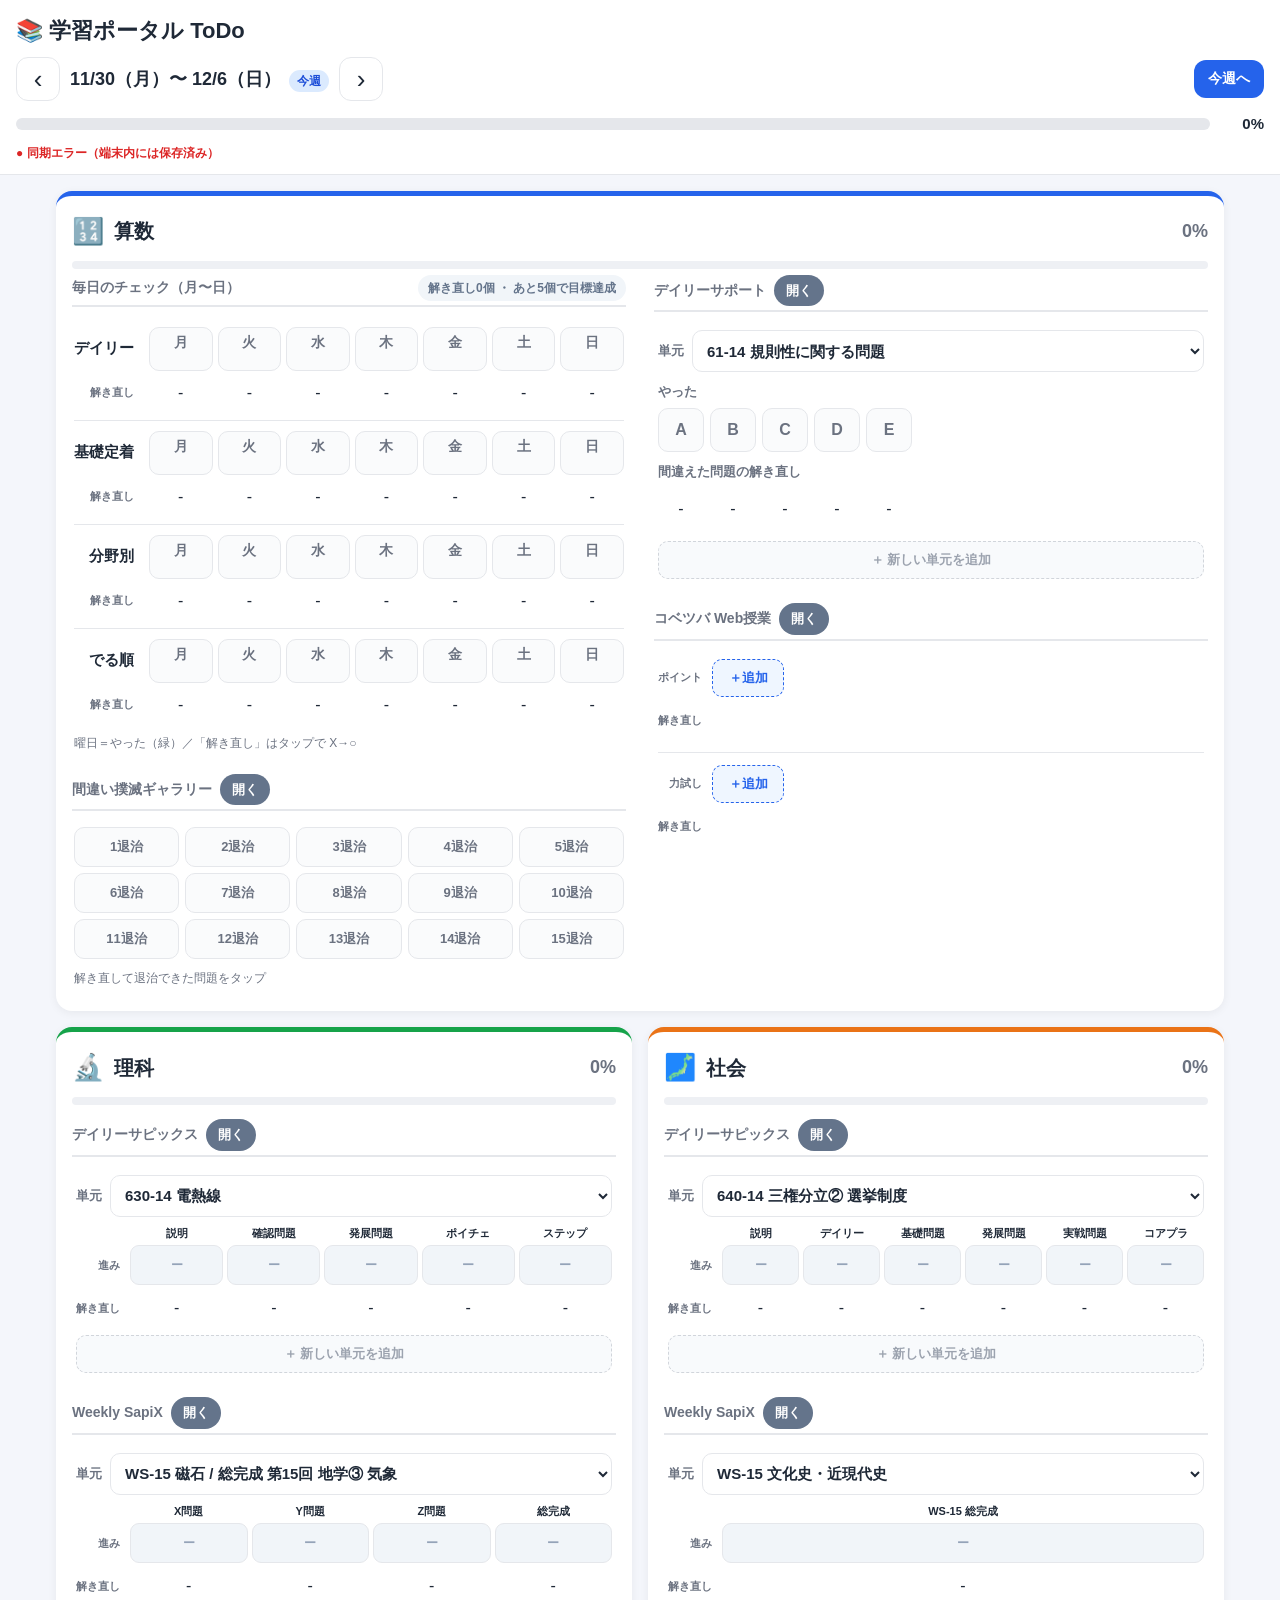
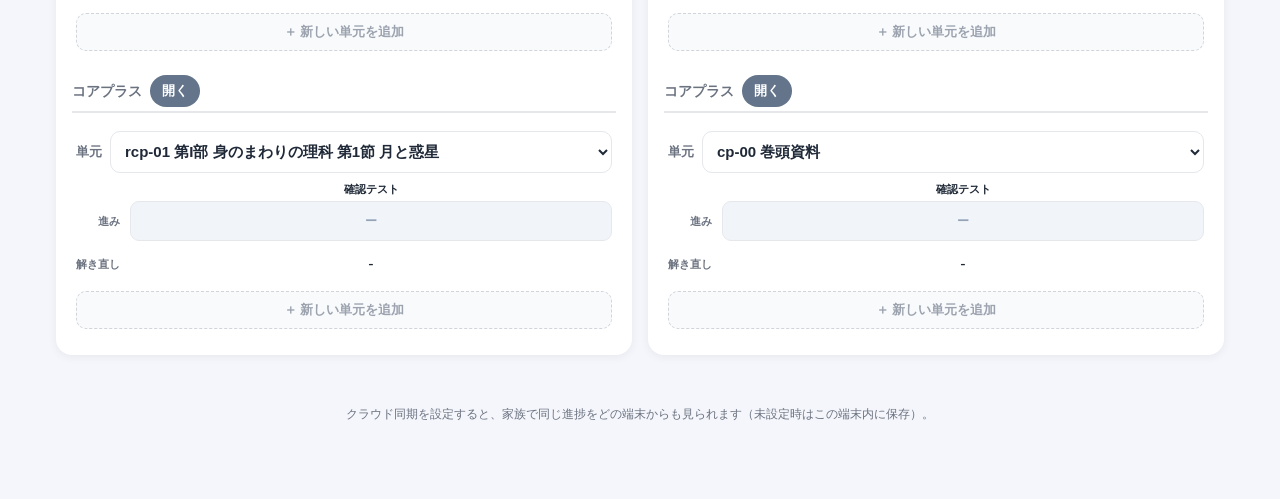
==== index.html @ a4582d3b "同期バグ修正: 週キーがSheetsで日付変換される問題を接頭辞wk:で回避 Co-Authored-By: Claude Opus 4.8 (1M context) <noreply@anthrop" ====
<!DOCTYPE html>
<html lang="ja">
<head>
  <meta charset="UTF-8">
  <meta name="viewport" content="width=device-width, initial-scale=1.0, maximum-scale=1.0, user-scalable=no">
  <title>学習ポータル ToDo</title>
  <link rel="stylesheet" href="style.css?v=17">
</head>
<body>
  <header class="app-header">
    <h1>📚 学習ポータル ToDo</h1>
    <div class="week-nav">
      <button id="prevWeek" class="week-btn" aria-label="前の週">‹</button>
      <div class="week-label">
        <span id="weekRange">―</span>
        <span id="weekTag" class="week-tag"></span>
      </div>
      <button id="nextWeek" class="week-btn" aria-label="次の週">›</button>
      <button id="thisWeek" class="this-week-btn">今週へ</button>
    </div>
    <div class="overall">
      <div class="overall-bar"><div id="overallFill" class="overall-fill"></div></div>
      <span id="overallText" class="overall-text">0%</span>
    </div>
    <div id="syncStatus" class="sync-status off">● この端末内に保存</div>
  </header>

  <main id="board" class="board"><!-- 教科カードがJSで描画されます --></main>

  <footer class="app-footer">
    <p class="note">クラウド同期を設定すると、家族で同じ進捗をどの端末からも見られます（未設定時はこの端末内に保存）。</p>
  </footer>

  <script src="app.js?v=17"></script>
</body>
</html>
---- style.css ----
/* ============================================================
   学習ポータル ToDo  ─  style.css
   iPad（Chrome）での閲覧を前提に、タッチしやすい大きめUI
   ============================================================ */
:root {
  --bg:        #f4f6fb;
  --card:      #ffffff;
  --ink:       #1f2937;
  --ink-soft:  #6b7280;
  --line:      #e5e7eb;
  --math:      #2563eb;  /* 算数=青 */
  --science:   #16a34a;  /* 理科=緑 */
  --shakai:    #ea7317;  /* 社会=橙 */
  --done:      #16a34a;
  --shadow:    0 2px 10px rgba(0,0,0,.06);
}

* { box-sizing: border-box; -webkit-tap-highlight-color: transparent; }
html, body { margin: 0; padding: 0; }
body {
  font-family: -apple-system, "Hiragino Kaku Gothic ProN", "Yu Gothic", sans-serif;
  background: var(--bg);
  color: var(--ink);
  padding-bottom: 40px;
  font-size: 16px;
  line-height: 1.5;
}

/* ---------- ヘッダー ---------- */
.app-header {
  position: sticky;
  top: 0;
  z-index: 10;
  background: #ffffffee;
  backdrop-filter: saturate(1.4) blur(6px);
  border-bottom: 1px solid var(--line);
  padding: 14px 16px 12px;
}
.app-header h1 { margin: 0 0 10px; font-size: 22px; }

.week-nav { display: flex; align-items: center; gap: 10px; flex-wrap: wrap; }
.week-btn {
  width: 44px; height: 44px;
  border: 1px solid var(--line);
  background: #fff;
  border-radius: 12px;
  font-size: 26px; line-height: 1;
  color: var(--ink);
  cursor: pointer;
}
.week-btn:active { background: #eef2ff; }
.week-label { display: flex; align-items: baseline; gap: 8px; min-width: 200px; }
#weekRange { font-size: 18px; font-weight: 700; }
.week-tag {
  font-size: 12px; font-weight: 700;
  padding: 2px 8px; border-radius: 999px;
}
.week-tag.now    { background: #dbeafe; color: #1d4ed8; }
.week-tag.past   { background: #f3f4f6; color: #6b7280; }
.week-tag.future { background: #fef3c7; color: #b45309; }
.this-week-btn {
  margin-left: auto;
  border: none; background: var(--math); color: #fff;
  padding: 10px 14px; border-radius: 12px;
  font-size: 14px; font-weight: 700; cursor: pointer;
}
.this-week-btn:active { opacity: .85; }

/* 全体進捗 */
.overall { display: flex; align-items: center; gap: 10px; margin-top: 12px; }
.overall-bar { flex: 1; height: 12px; background: #e5e7eb; border-radius: 999px; overflow: hidden; }
.overall-fill { height: 100%; width: 0; background: linear-gradient(90deg,#2563eb,#16a34a); transition: width .25s; }
.overall-text { font-weight: 700; font-size: 15px; min-width: 44px; text-align: right; }

/* クラウド同期ステータス */
.sync-status { margin-top: 8px; font-size: 12px; font-weight: 700; }
.sync-status.off  { color: #94a3b8; }
.sync-status.busy { color: #b45309; }
.sync-status.ok   { color: #16a34a; }
.sync-status.err  { color: #dc2626; }

/* ---------- ボード ---------- */
.board {
  display: grid;
  grid-template-columns: 1fr;
  gap: 16px;
  padding: 16px;
  max-width: 1200px;
  margin: 0 auto;
}
/* 760px以上: 算数は横長（全幅）、理科・社会は2カラムで下に横並び */
@media (min-width: 760px) {
  .board { grid-template-columns: 1fr 1fr; }
  .subj-math { grid-column: 1 / -1; }
}
/* 算数カード内は左右2カラム（左下にギャラリーを配置） */
.subj-math .subj-groups.two-col { display: flex; gap: 28px; }
.subj-math .subj-col { flex: 1; min-width: 0; }
.subj-math .subj-col > .group:first-child { margin-top: 0; }
@media (max-width: 759px) {
  .subj-math .subj-groups.two-col { flex-direction: column; gap: 0; }
}

/* ---------- 教科カード ---------- */
.subject-card {
  background: var(--card);
  border-radius: 16px;
  box-shadow: var(--shadow);
  padding: 16px;
  border-top: 5px solid var(--line);
  min-width: 0;            /* 長いselect等で横にはみ出さない */
  overflow: hidden;
}
/* 長い単元名のselectが幅を押し広げないように */
.ds-selrow { min-width: 0; }
.ds-select { max-width: 100%; }
.subj-math    { border-top-color: var(--math); }
.subj-science { border-top-color: var(--science); }
.subj-shakai  { border-top-color: var(--shakai); }

.subject-header { display: flex; align-items: center; gap: 10px; }
.subject-icon { font-size: 26px; }
.subject-name { margin: 0; font-size: 20px; flex: 1; }
.subject-pct { font-size: 18px; font-weight: 800; color: var(--ink-soft); }

.subject-bar { height: 8px; background: #eef0f4; border-radius: 999px; overflow: hidden; margin: 10px 0 6px; }
.subject-fill { height: 100%; width: 0; border-radius: 999px; transition: width .25s; }
.subj-math    .subject-fill { background: var(--math); }
.subj-science .subject-fill { background: var(--science); }
.subj-shakai  .subject-fill { background: var(--shakai); }

/* ---------- グループ ---------- */
.group { margin-top: 14px; }
.group-head {
  display: flex; align-items: center; gap: 8px;
  border-bottom: 2px solid var(--line);
  padding-bottom: 4px; margin-bottom: 8px;
}
.group-title { font-size: 14px; font-weight: 700; color: var(--ink-soft); }

/* ---------- タスク ---------- */
.task { padding: 8px 4px; border-bottom: 1px dashed #eef0f4; }
.task:last-child { border-bottom: none; }
.task-head { display: flex; align-items: center; gap: 8px; }

.check-label {
  display: flex; align-items: center; gap: 10px;
  flex: 1; cursor: pointer; font-size: 16px;
  padding: 4px 0;
}
.check-label input[type="checkbox"] {
  width: 26px; height: 26px; flex: 0 0 auto;
  accent-color: var(--done); cursor: pointer;
}
.check-text { transition: color .15s; }
.check-label.done .check-text { color: var(--done); text-decoration: line-through; }

.task-label { font-size: 16px; }

/* リンクボタン */
.task-link {
  flex: 0 0 auto;
  font-size: 13px; font-weight: 700;
  color: #fff; background: #64748b;
  padding: 6px 12px; border-radius: 999px;
  text-decoration: none;
}
.task-link:active { opacity: .8; }

/* マトリクス（教材×曜日）：やった行(曜日ボタン) + 解き直し行 を縦に積む */
.type-matrix { padding: 8px 2px; }
.m-grid {
  display: grid;
  gap: 5px 5px;
  align-items: center;
  max-width: 560px;            /* 横長カードでもセルが大きくなりすぎない */
  margin-top: 4px;
}
.m-sep { height: 1px; background: var(--line); margin: 5px 0; }
.m-itemlabel {
  font-size: 15px; font-weight: 800; color: var(--ink);
  white-space: nowrap; padding-right: 10px; text-align: right;
}
.m-redolabel {
  font-size: 11px; font-weight: 700; color: var(--ink-soft);
  white-space: nowrap; padding-right: 10px; text-align: right;
}
.m-day {
  display: flex; flex-direction: column; align-items: center; justify-content: center;
  gap: 1px; height: 44px; min-width: 0; cursor: pointer;
  border: 1px solid var(--line); border-radius: 10px;
  background: #fafbfc;
}
.m-daylabel { font-size: 14px; font-weight: 700; color: var(--ink-soft); line-height: 1; }
.m-daymark  { font-size: 11px; font-weight: 800; color: var(--done); height: 12px; line-height: 1; }
.m-day.on { background: #dcfce7; border-color: var(--done); }
.m-day.on .m-daylabel { color: var(--done); }
.type-matrix .m-redo {
  width: 100%; min-width: 0; height: 34px; padding: 0;
  display: flex; align-items: center; justify-content: center;
}
.m-note { margin-top: 12px; font-size: 12px; color: var(--ink-soft); }

/* 単元ウィジェット共通の余白（dsupport / track の外枠） */
.type-unit { padding: 10px 4px; }

/* トラック（理科）：単元選択 + 項目横並び + 3状態ボタン + 解き直し行 */
.tk-grid {
  display: grid;
  gap: 6px 4px;
  align-items: center;
  margin-top: 4px;
}
.tk-corner { }
.tk-colhead {
  text-align: center; font-size: 11px; font-weight: 800; color: var(--ink);
  line-height: 1.15;
}
.tk-rowlabel {
  font-size: 11px; font-weight: 700; color: var(--ink-soft);
  white-space: nowrap; padding-right: 6px; text-align: right;
}
.tk-state {
  height: 40px; min-width: 0; cursor: pointer;
  border: 1px solid var(--line); border-radius: 9px;
  font-size: 12px; font-weight: 800; line-height: 1.1; padding: 0 2px;
}
.tk-state.st0 { background: #f1f5f9; color: #94a3b8; }                       /* ー グレーアウト */
.tk-state.st1 { background: #fef3c7; color: #b45309; border-color: #fcd34d; } /* 進行中 */
.tk-state.st2 { background: #dcfce7; color: #15803d; border-color: #86efac; } /* 完了 */
.tk-state:active { transform: scale(.96); }
.unit-block .tk-redo {
  width: 100%; min-width: 0; height: 34px; padding: 0;
  display: flex; align-items: center; justify-content: center;
}

/* 複数単元ウィジェット（単元追加ボタン） */
.unit-block + .unit-block { border-top: 1px dashed var(--line); margin-top: 12px; padding-top: 12px; }
.unit-remove {
  flex: 0 0 auto; width: 36px; height: 42px;
  border: 1px solid var(--line); border-radius: 8px;
  background: #fff; color: var(--ink-soft);
  font-size: 18px; font-weight: 700; cursor: pointer;
}
.unit-add-btn {
  width: 100%; margin-top: 10px; padding: 9px;
  border: 1px dashed #d1d5db; border-radius: 10px;
  background: #f8fafc; color: #9ca3af;
  font-size: 13px; font-weight: 700; cursor: pointer;
}
.unit-add-btn:active { background: #f1f5f9; }

/* 間違い撲滅ギャラリー（N退治トグル） */
.type-gallery { padding: 8px 2px; }
.gl-grid { display: grid; gap: 6px; }
.gl-cell {
  height: 40px; min-width: 0; cursor: pointer;
  border: 1px solid var(--line); border-radius: 10px;
  background: #fafbfc; color: var(--ink-soft);
  font-size: 13px; font-weight: 800;
}
.gl-cell.on { background: #dcfce7; border-color: var(--done); color: #15803d; }
.gl-cell:active { transform: scale(.95); }
.gl-note { margin-top: 10px; font-size: 12px; color: var(--ink-soft); }

/* グリッド（曜日）：やった行 + 解き直し行（上下の列を揃える）
   CSS Grid なので 月〜日 は必ず1行に収まり、幅が狭い時はセルが縮む（折り返さない） */
.g-grid {
  display: grid;
  gap: 6px 4px;
  align-items: center;
  margin-top: 8px;
}
.g-rowlabel {
  font-size: 12px; font-weight: 700; color: var(--ink-soft);
  white-space: nowrap; padding-right: 5px; text-align: right;
}
.g-day {
  display: flex; flex-direction: column; align-items: center; justify-content: center;
  gap: 1px; height: 46px; min-width: 0; cursor: pointer;
  border: 1px solid var(--line); border-radius: 10px;
  background: #fafbfc;
}
.g-daylabel { font-size: 14px; font-weight: 700; color: var(--ink-soft); line-height: 1; }
.g-daymark  { font-size: 11px; font-weight: 800; color: var(--done); height: 12px; line-height: 1; }
.g-day.on { background: #dcfce7; border-color: var(--done); }
.g-day.on .g-daylabel { color: var(--done); }
.type-grid .g-redo {
  width: 100%; min-width: 0; height: 38px; padding: 0;
  display: flex; align-items: center; justify-content: center;
}

/* 得点入力 */
.score-wrap { display: flex; align-items: center; gap: 6px; margin: 6px 0 2px 36px; }
.score-prefix { font-size: 13px; color: var(--ink-soft); }
.score-input {
  width: 72px; height: 38px;
  border: 1px solid var(--line); border-radius: 10px;
  font-size: 18px; text-align: center; font-weight: 700;
  color: var(--ink);
}
.score-input:focus { outline: 2px solid #93c5fd; border-color: #93c5fd; }
.score-suffix { font-size: 14px; color: var(--ink-soft); }

/* ---------- 達成バッジ（毎日のチェック） ---------- */
.milestone-badge {
  margin-left: auto;
  font-size: 12px; font-weight: 800;
  padding: 4px 10px; border-radius: 999px;
  white-space: nowrap;
}
.milestone-badge.lv0 { background: #f1f5f9; color: #64748b; }
.milestone-badge.lv1 { background: #dcfce7; color: #15803d; }
.milestone-badge.lv2 { background: #fef3c7; color: #b45309; box-shadow: 0 0 0 2px #fde68a inset; }

/* ---------- デイリーサポート ---------- */
.ds-selrow { display: flex; align-items: center; gap: 8px; margin-bottom: 10px; }
.ds-sellabel { font-size: 13px; font-weight: 700; color: var(--ink-soft); flex: 0 0 auto; }
.ds-select {
  flex: 1; min-width: 0;
  height: 42px; padding: 0 10px;
  border: 1px solid var(--line); border-radius: 10px;
  font-size: 15px; font-weight: 700; color: var(--ink);
  background: #fff;
}
.ds-rows { display: flex; flex-direction: column; gap: 10px; }
.ae-row { display: flex; flex-direction: column; gap: 6px; }
.ae-label { font-size: 13px; font-weight: 700; color: var(--ink-soft); }
.ae-cells { display: flex; gap: 6px; flex-wrap: wrap; }
.ae-btn {
  width: 46px; height: 44px;
  border: 1px solid var(--line); border-radius: 10px;
  background: #fafbfc; color: var(--ink-soft);
  font-size: 16px; font-weight: 800; cursor: pointer;
}
.ae-btn.on { background: var(--math); border-color: var(--math); color: #fff; }
.ae-btn:active { transform: scale(.96); }
/* 解き直しセル（やったボタンと幅を揃える） */
.unit-block .ae-redo {
  width: 46px; min-width: 46px; height: 44px; padding: 0;
  display: flex; align-items: center; justify-content: center;
}

/* ---------- コベツバ（ポイント/解き直しを縦ペアにして折り返し） ---------- */
.type-kobetsuba { padding: 10px 4px; }
.cr-divider { height: 1px; background: var(--line); margin: 12px 0; }
.cr-block { display: flex; flex-direction: column; }
/* ペアを横に並べ、増えたらペアごと折り返す（解き直しは常にポイントの直下） */
.cr-pairs { display: flex; flex-wrap: wrap; gap: 6px 6px; align-items: flex-start; }
.cr-pair { display: flex; flex-direction: column; gap: 5px; }
.cr-plabel {
  height: 38px; display: flex; align-items: center; justify-content: flex-end;
  font-size: 11px; font-weight: 700; color: var(--ink-soft); white-space: nowrap;
  padding-right: 4px;
}
.cr-select {
  width: 74px; height: 38px; padding: 0 2px;
  border: 1.5px solid var(--math); border-radius: 10px;
  background: #eff6ff; color: var(--math);
  font-size: 13px; font-weight: 800; cursor: pointer;
}
.type-kobetsuba .cr-redo { width: 74px; }
.cr-redo {
  width: 72px; height: 38px;
  border-radius: 10px; border: 1px solid var(--line);
  font-size: 16px; font-weight: 800; cursor: pointer;
}
.cr-redo.st-todo { background: #fef2f2; color: #dc2626; border-color: #fecaca; }
.cr-redo.st-done { background: #dcfce7; color: #15803d; border-color: #86efac; }
.cr-add {
  width: 72px; height: 38px; padding: 0;
  border: 1.5px dashed var(--math); border-radius: 10px;
  background: #eff6ff; color: var(--math);
  font-size: 13px; font-weight: 800; cursor: pointer;
}
.cr-rem {
  width: 72px; height: 38px;
  border: 1px solid var(--line); border-radius: 10px;
  background: #fff; color: var(--ink-soft);
  font-size: 18px; font-weight: 800; cursor: pointer;
}

/* ---------- フッター ---------- */
.app-footer { text-align: center; padding: 24px 16px; }
.reset-btn {
  border: 1px solid #fca5a5; background: #fff; color: #dc2626;
  padding: 10px 18px; border-radius: 12px;
  font-size: 14px; font-weight: 700; cursor: pointer;
}
.reset-btn:active { background: #fef2f2; }
.note { color: var(--ink-soft); font-size: 12px; margin-top: 10px; }

/* ============================================================
   ゲーミフィケーション：タップでキラッ演出（FXレイヤー）
   ============================================================ */
#fx { position: fixed; inset: 0; pointer-events: none; z-index: 9999; overflow: hidden; }
#fx > * { position: absolute; transform: translate(-50%, -50%); will-change: transform, opacity; }

.fx-confetti { width: 9px; height: 9px; border-radius: 2px; }
.fx-confetti { animation: fxConf .95s cubic-bezier(.2,.7,.3,1) forwards; }
@keyframes fxConf {
  0%   { transform: translate(-50%,-50%) rotate(0); opacity: 1; }
  100% { transform: translate(calc(-50% + var(--dx)), calc(-50% + var(--dy))) rotate(var(--rot)); opacity: 0; }
}
.fx-spark { animation: fxSpark .85s ease-out forwards; }
@keyframes fxSpark {
  0%   { transform: translate(-50%,-50%) scale(.3); opacity: 0; }
  30%  { transform: translate(calc(-50% + var(--dx)*.4), calc(-50% + var(--dy)*.4)) scale(1.15); opacity: 1; }
  100% { transform: translate(calc(-50% + var(--dx)), calc(-50% + var(--dy))) scale(.6); opacity: 0; }
}
.fx-emoji { font-size: 30px; animation: fxEmoji .95s ease-out forwards; }
@keyframes fxEmoji {
  0%   { transform: translate(-50%,-50%) scale(.2); opacity: 0; }
  25%  { transform: translate(-50%,-62%) scale(1.3); opacity: 1; }
  100% { transform: translate(-50%,-135%) scale(1); opacity: 0; }
}
.fx-word {
  font-size: 18px; font-weight: 900; white-space: nowrap;
  text-shadow: 0 1px 2px rgba(0,0,0,.18);
  animation: fxWord .95s ease-out forwards;
}
@keyframes fxWord {
  0%   { transform: translate(-50%,-50%) scale(.5); opacity: 0; }
  25%  { transform: translate(-50%,-85%) scale(1.12); opacity: 1; }
  100% { transform: translate(-50%,-155%) scale(1); opacity: 0; }
}
.fx-ring { width: 18px; height: 18px; border-radius: 50%; border: 3px solid; animation: fxRing .6s ease-out forwards; }
.fx-ring.big { width: 26px; height: 26px; border-width: 4px; animation: fxRingBig .7s ease-out forwards; }
@keyframes fxRing {
  0%   { transform: translate(-50%,-50%) scale(.4); opacity: .9; }
  100% { transform: translate(-50%,-50%) scale(3.4); opacity: 0; }
}
@keyframes fxRingBig {
  0%   { transform: translate(-50%,-50%) scale(.3); opacity: 1; }
  100% { transform: translate(-50%,-50%) scale(6); opacity: 0; }
}
/* 放射→弧を描いて落ちる粒（紙吹雪・花火・噴水の本体） */
.fx-p { border-radius: 2px; animation: fxArc 1.2s cubic-bezier(.15,.6,.3,1) forwards; }
@keyframes fxArc {
  0%   { transform: translate(-50%,-50%) scale(.5) rotate(0); opacity: 1; }
  55%  { transform: translate(calc(-50% + var(--dx)), calc(-50% + var(--dy))) scale(1) rotate(calc(var(--rot) * .5)); opacity: 1; }
  100% { transform: translate(calc(-50% + var(--dx)), calc(-50% + var(--dy) + var(--fall))) scale(.85) rotate(var(--rot)); opacity: 0; }
}
@media (prefers-reduced-motion: reduce) {
  #fx { display: none; }
}
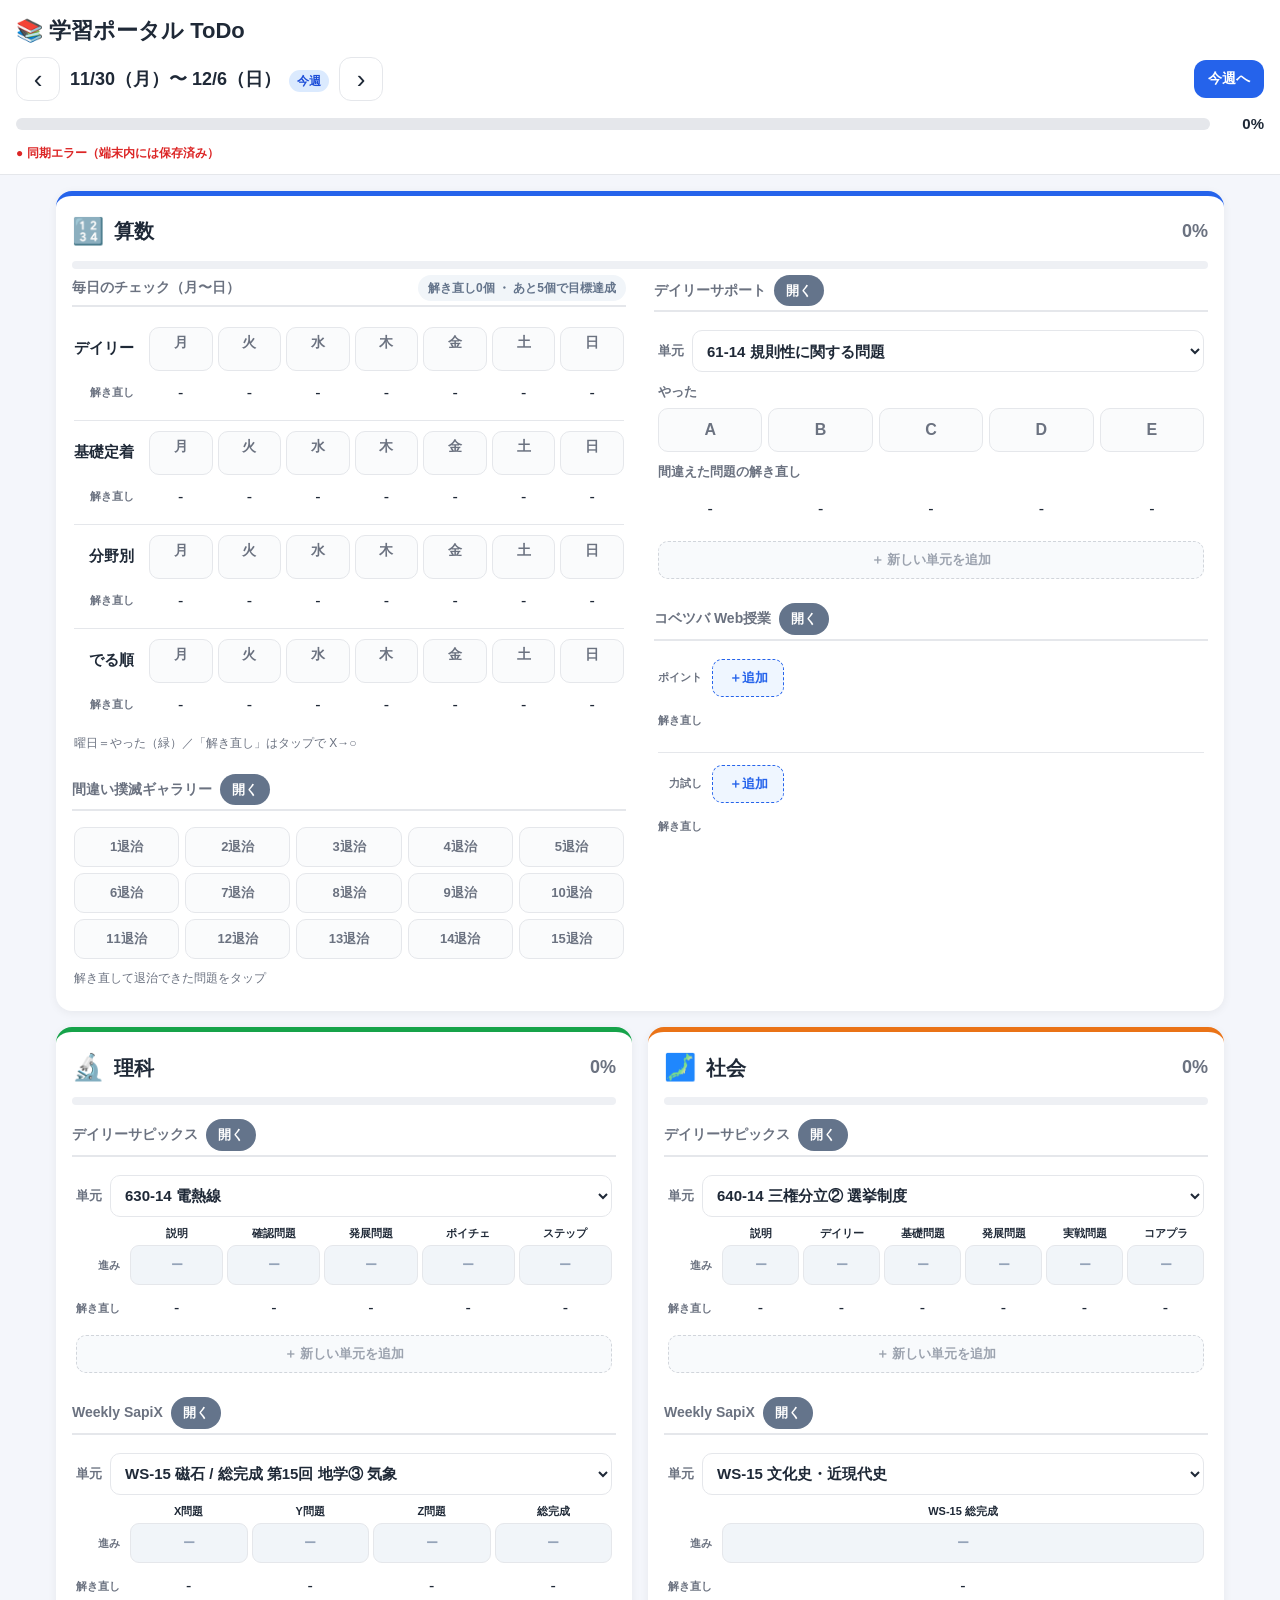
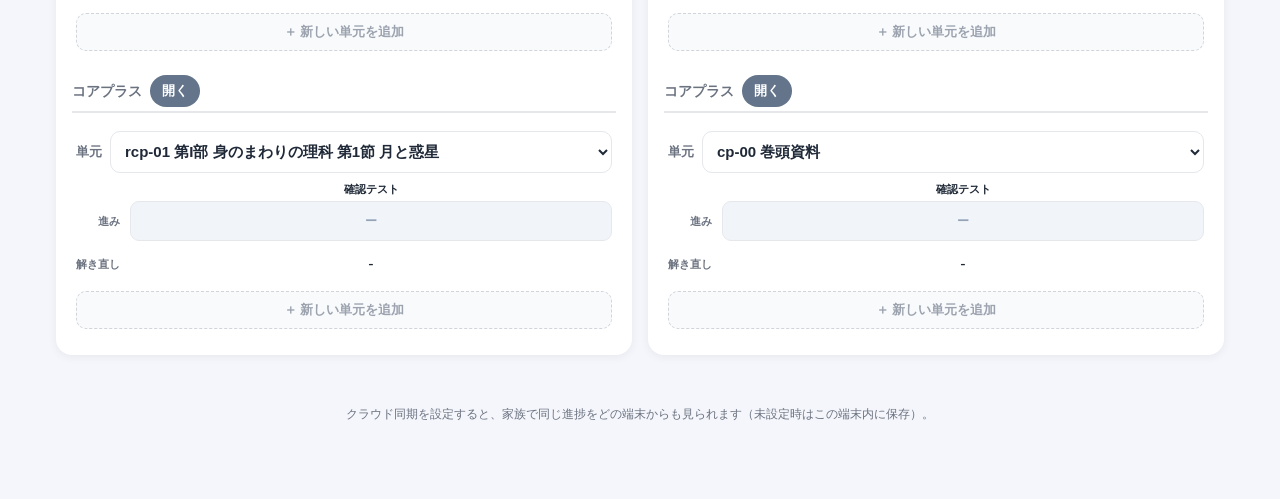
==== commit 704c059e: "微調整: デイサポA〜E全幅均等化、演出を分野別(連発花火)に統一、粒はふわっと広がってフェード（高速落下を廃止） Co-Authored-By: Claude Opus 4.8 (1M contex" ====
--- a/index.html
+++ b/index.html
@@ -4,7 +4,7 @@
   <meta charset="UTF-8">
   <meta name="viewport" content="width=device-width, initial-scale=1.0, maximum-scale=1.0, user-scalable=no">
   <title>学習ポータル ToDo</title>
-  <link rel="stylesheet" href="style.css?v=17">
+  <link rel="stylesheet" href="style.css?v=18">
 </head>
 <body>
   <header class="app-header">
@@ -31,6 +31,6 @@
     <p class="note">クラウド同期を設定すると、家族で同じ進捗をどの端末からも見られます（未設定時はこの端末内に保存）。</p>
   </footer>
 
-  <script src="app.js?v=17"></script>
+  <script src="app.js?v=18"></script>
 </body>
 </html>
--- a/style.css
+++ b/style.css
@@ -326,18 +326,19 @@
 .ds-rows { display: flex; flex-direction: column; gap: 10px; }
 .ae-row { display: flex; flex-direction: column; gap: 6px; }
 .ae-label { font-size: 13px; font-weight: 700; color: var(--ink-soft); }
-.ae-cells { display: flex; gap: 6px; flex-wrap: wrap; }
+/* A〜Eは横幅いっぱいに均等配置（左寄せにしない） */
+.ae-cells { display: grid; grid-template-columns: repeat(5, 1fr); gap: 6px; }
 .ae-btn {
-  width: 46px; height: 44px;
+  width: 100%; min-width: 0; height: 44px;
   border: 1px solid var(--line); border-radius: 10px;
   background: #fafbfc; color: var(--ink-soft);
   font-size: 16px; font-weight: 800; cursor: pointer;
 }
 .ae-btn.on { background: var(--math); border-color: var(--math); color: #fff; }
 .ae-btn:active { transform: scale(.96); }
-/* 解き直しセル（やったボタンと幅を揃える） */
+/* 解き直しセル（やったボタンと列を揃える） */
 .unit-block .ae-redo {
-  width: 46px; min-width: 46px; height: 44px; padding: 0;
+  width: 100%; min-width: 0; height: 44px; padding: 0;
   display: flex; align-items: center; justify-content: center;
 }
 
@@ -434,12 +435,13 @@
   0%   { transform: translate(-50%,-50%) scale(.3); opacity: 1; }
   100% { transform: translate(-50%,-50%) scale(6); opacity: 0; }
 }
-/* 放射→弧を描いて落ちる粒（紙吹雪・花火・噴水の本体） */
-.fx-p { border-radius: 2px; animation: fxArc 1.2s cubic-bezier(.15,.6,.3,1) forwards; }
-@keyframes fxArc {
-  0%   { transform: translate(-50%,-50%) scale(.5) rotate(0); opacity: 1; }
-  55%  { transform: translate(calc(-50% + var(--dx)), calc(-50% + var(--dy))) scale(1) rotate(calc(var(--rot) * .5)); opacity: 1; }
-  100% { transform: translate(calc(-50% + var(--dx)), calc(-50% + var(--dy) + var(--fall))) scale(.85) rotate(var(--rot)); opacity: 0; }
+/* ふわっと広がってその場で薄く消える粒（高速落下なし／自然にゆっくり漂って落ち切る前にフェード） */
+.fx-p { border-radius: 2px; animation: fxFloat 1.5s ease-out forwards; }
+@keyframes fxFloat {
+  0%   { transform: translate(-50%,-50%) scale(.4) rotate(0); opacity: 0; }
+  18%  { opacity: 1; }
+  60%  { opacity: .9; }
+  100% { transform: translate(calc(-50% + var(--dx)), calc(-50% + var(--dy) + var(--fall))) scale(1) rotate(var(--rot)); opacity: 0; }
 }
 @media (prefers-reduced-motion: reduce) {
   #fx { display: none; }
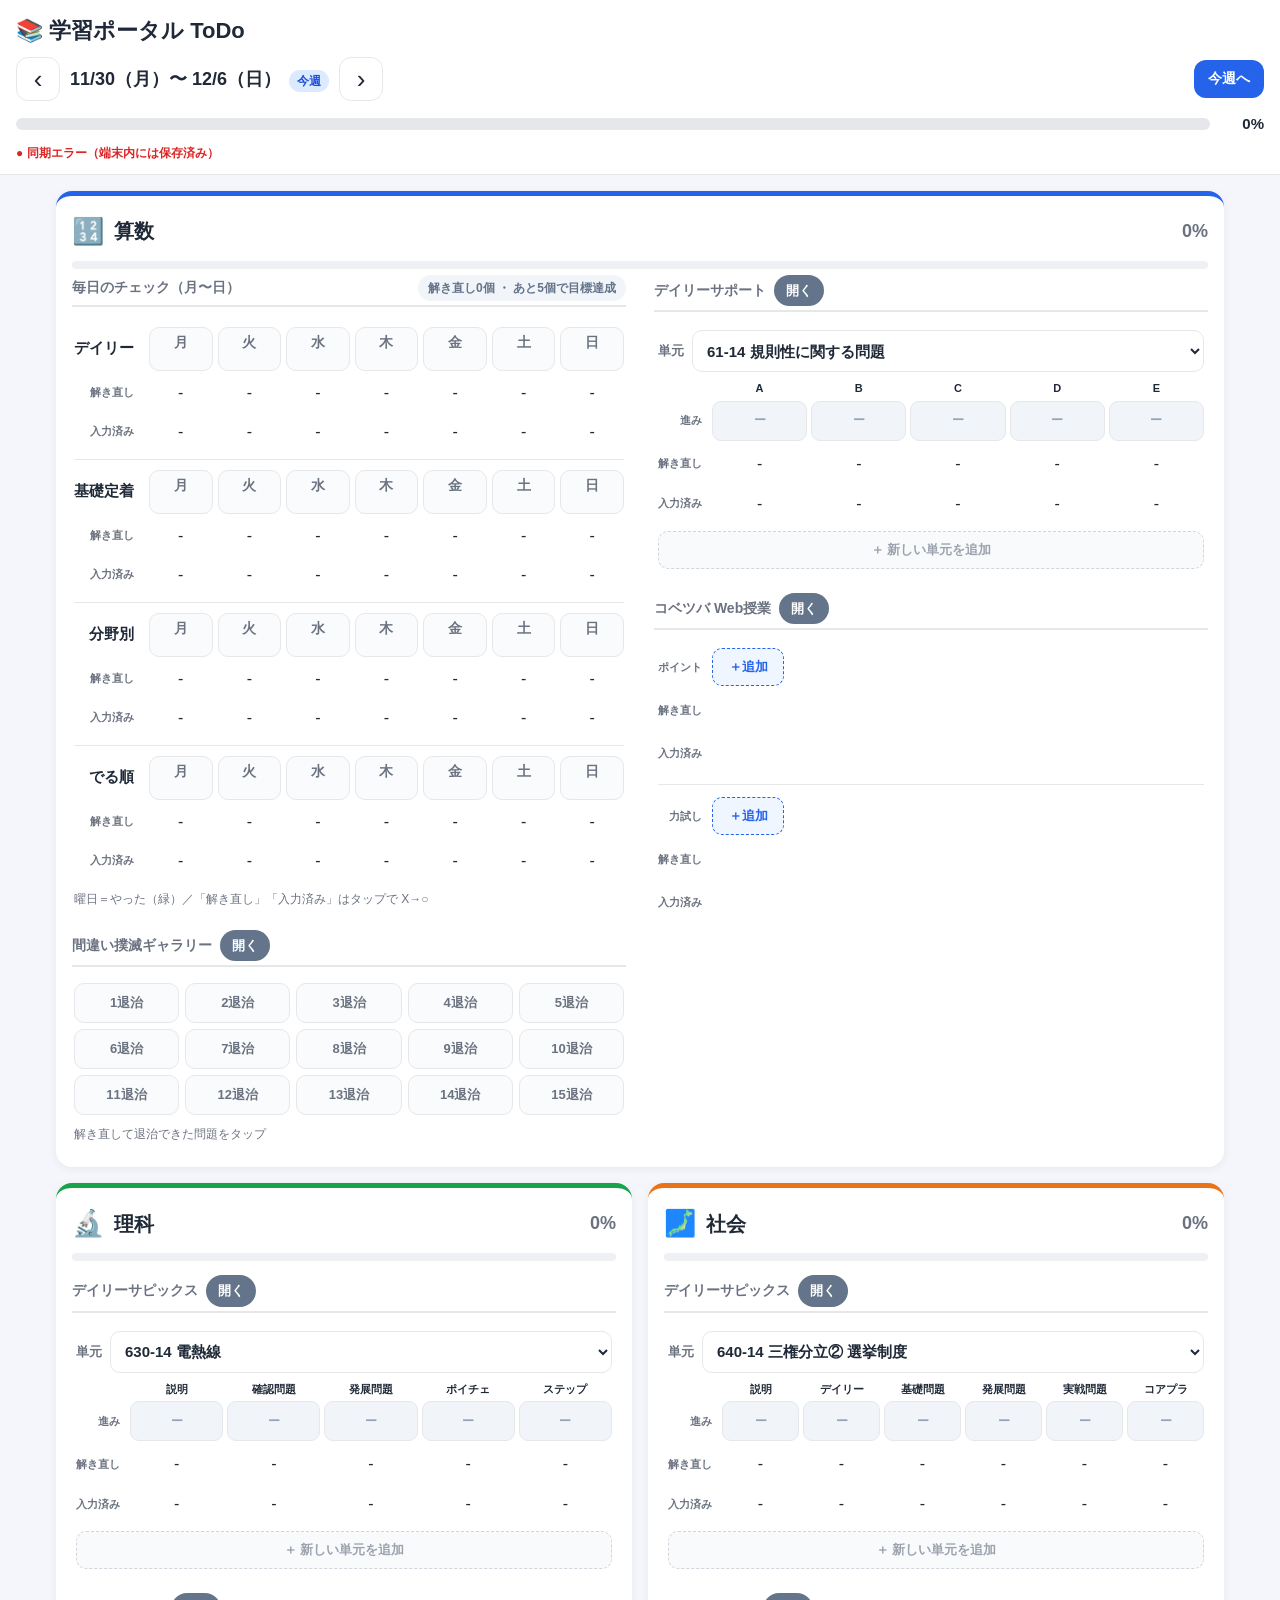
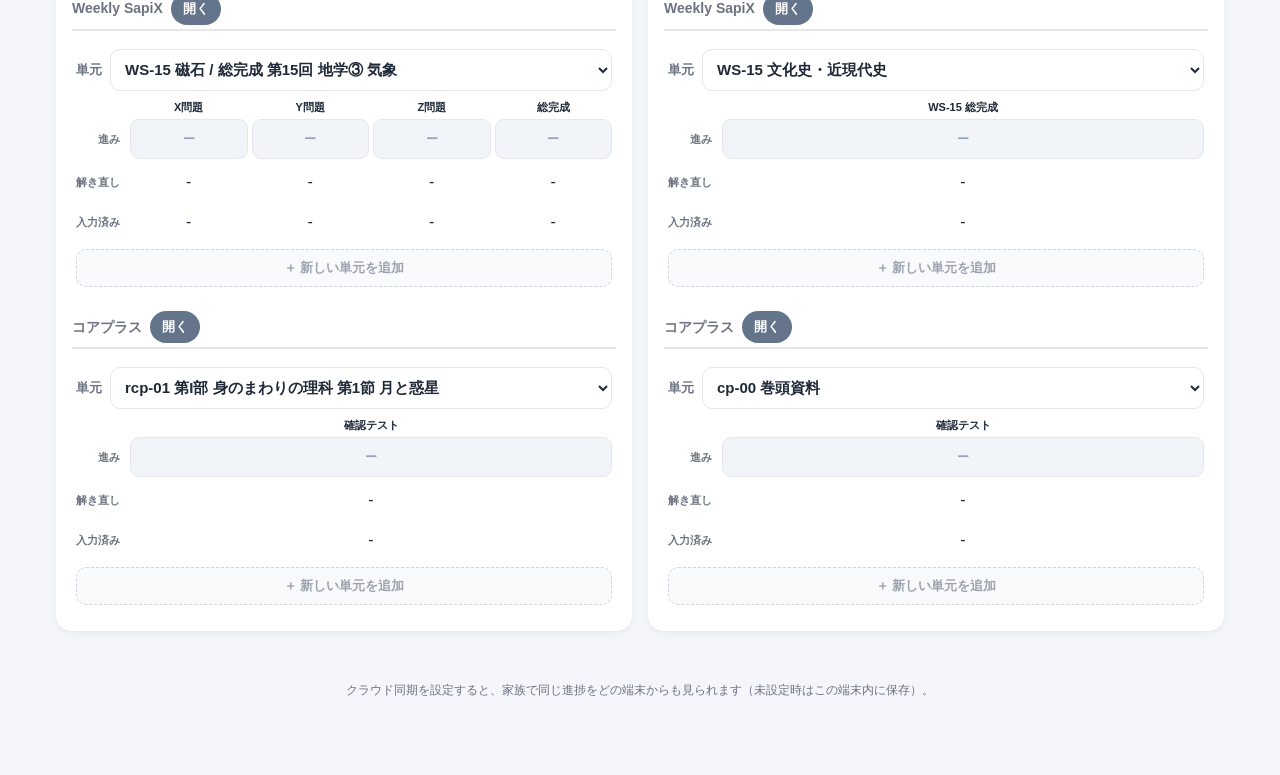
==== commit 4437074e: "存在しない=「なし」グレー表示(取り消し線廃止)、入力済み行を全項目に追加(ー→×→○)、デイサポをトラック型(A〜E)に統一 - 存在しない: 二重取り消し線をやめ「なし」グレーアウト - 入力済み" ====
--- a/index.html
+++ b/index.html
@@ -4,7 +4,7 @@
   <meta charset="UTF-8">
   <meta name="viewport" content="width=device-width, initial-scale=1.0, maximum-scale=1.0, user-scalable=no">
   <title>学習ポータル ToDo</title>
-  <link rel="stylesheet" href="style.css?v=18">
+  <link rel="stylesheet" href="style.css?v=20">
 </head>
 <body>
   <header class="app-header">
@@ -31,6 +31,6 @@
     <p class="note">クラウド同期を設定すると、家族で同じ進捗をどの端末からも見られます（未設定時はこの端末内に保存）。</p>
   </footer>
 
-  <script src="app.js?v=18"></script>
+  <script src="app.js?v=20"></script>
 </body>
 </html>
--- a/style.css
+++ b/style.css
@@ -228,6 +228,7 @@
 .tk-state.st0 { background: #f1f5f9; color: #94a3b8; }                       /* ー グレーアウト */
 .tk-state.st1 { background: #fef3c7; color: #b45309; border-color: #fcd34d; } /* 進行中 */
 .tk-state.st2 { background: #dcfce7; color: #15803d; border-color: #86efac; } /* 完了 */
+.tk-state.st3 { background: #eef1f5; color: #b3bcc9; }   /* 存在しない＝「なし」グレーアウト */
 .tk-state:active { transform: scale(.96); }
 .unit-block .tk-redo {
   width: 100%; min-width: 0; height: 34px; padding: 0;
@@ -335,6 +336,9 @@
   font-size: 16px; font-weight: 800; cursor: pointer;
 }
 .ae-btn.on { background: var(--math); border-color: var(--math); color: #fff; }
+.ae-btn.na {                                                                 /* 存在しない＝未着手色＋二重取り消し線 */
+  text-decoration: line-through; text-decoration-style: double; text-decoration-color: var(--ink-soft);
+}
 .ae-btn:active { transform: scale(.96); }
 /* 解き直しセル（やったボタンと列を揃える） */
 .unit-block .ae-redo {
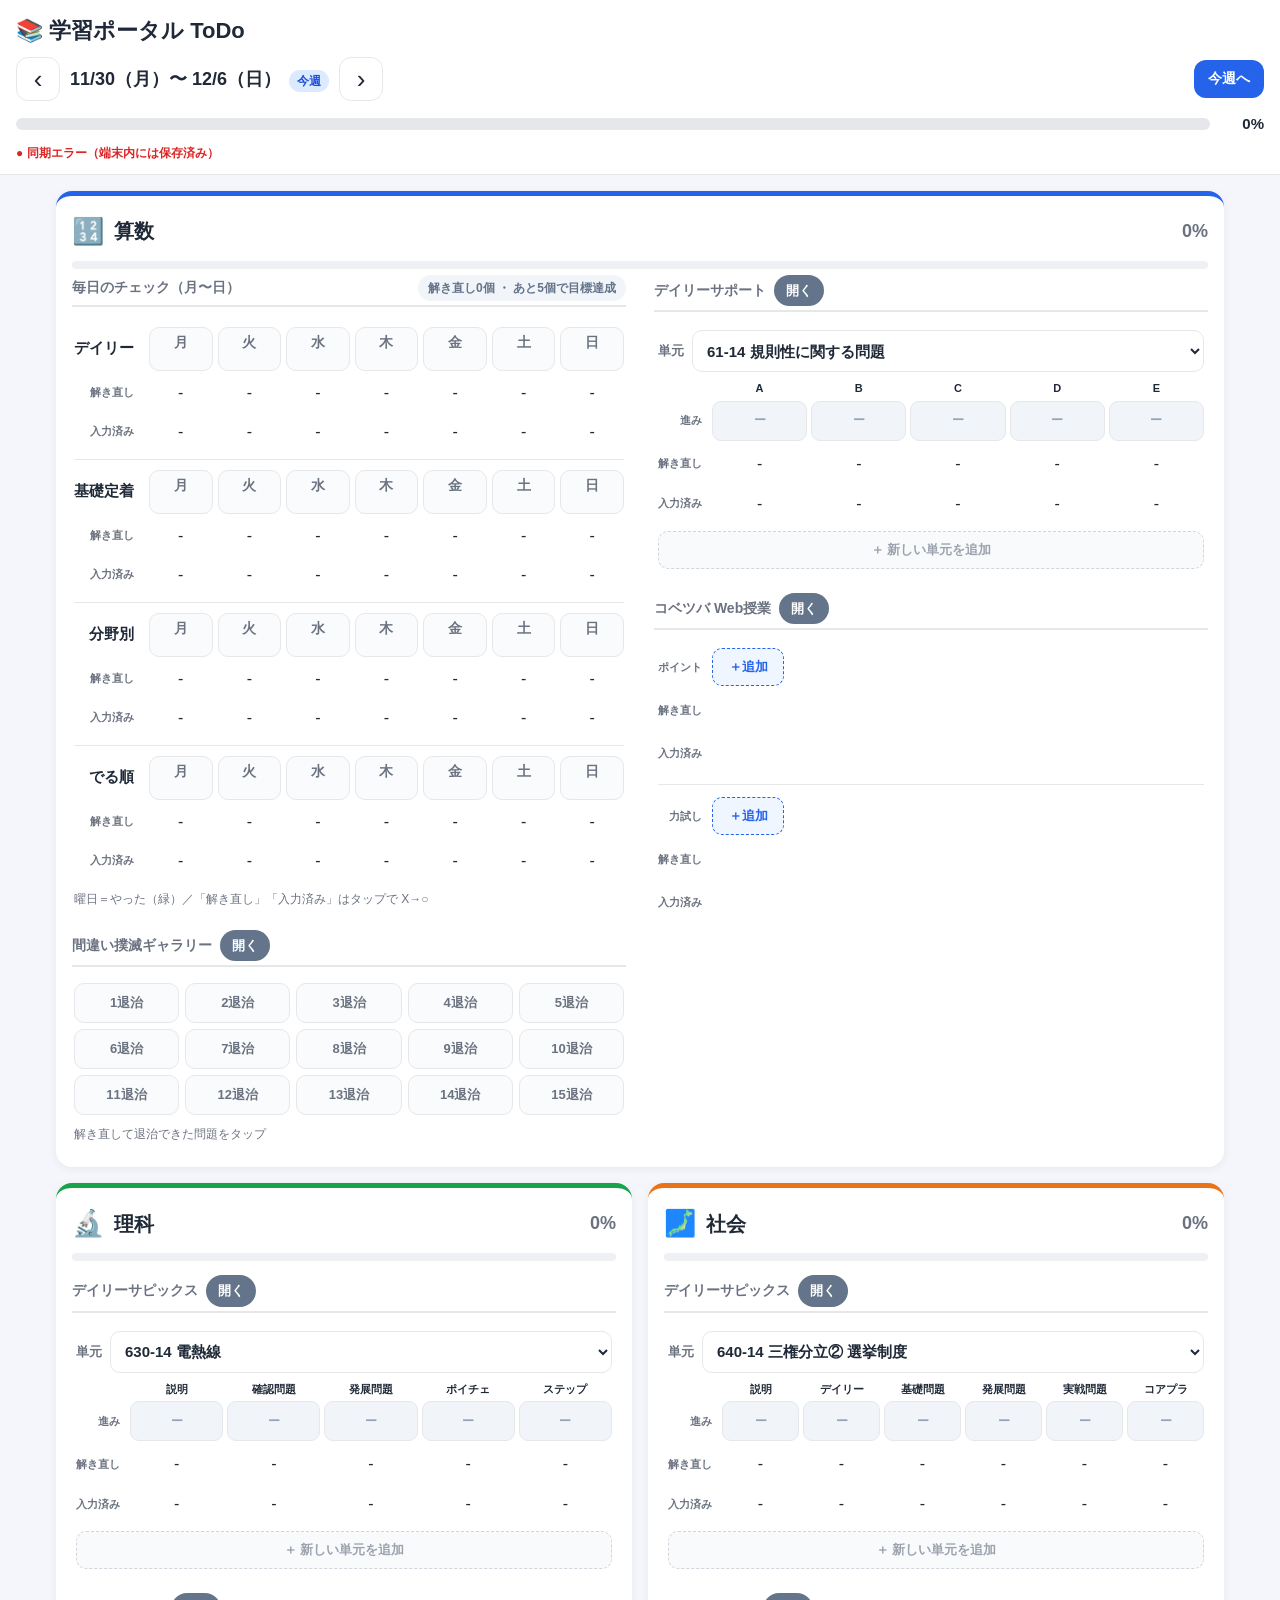
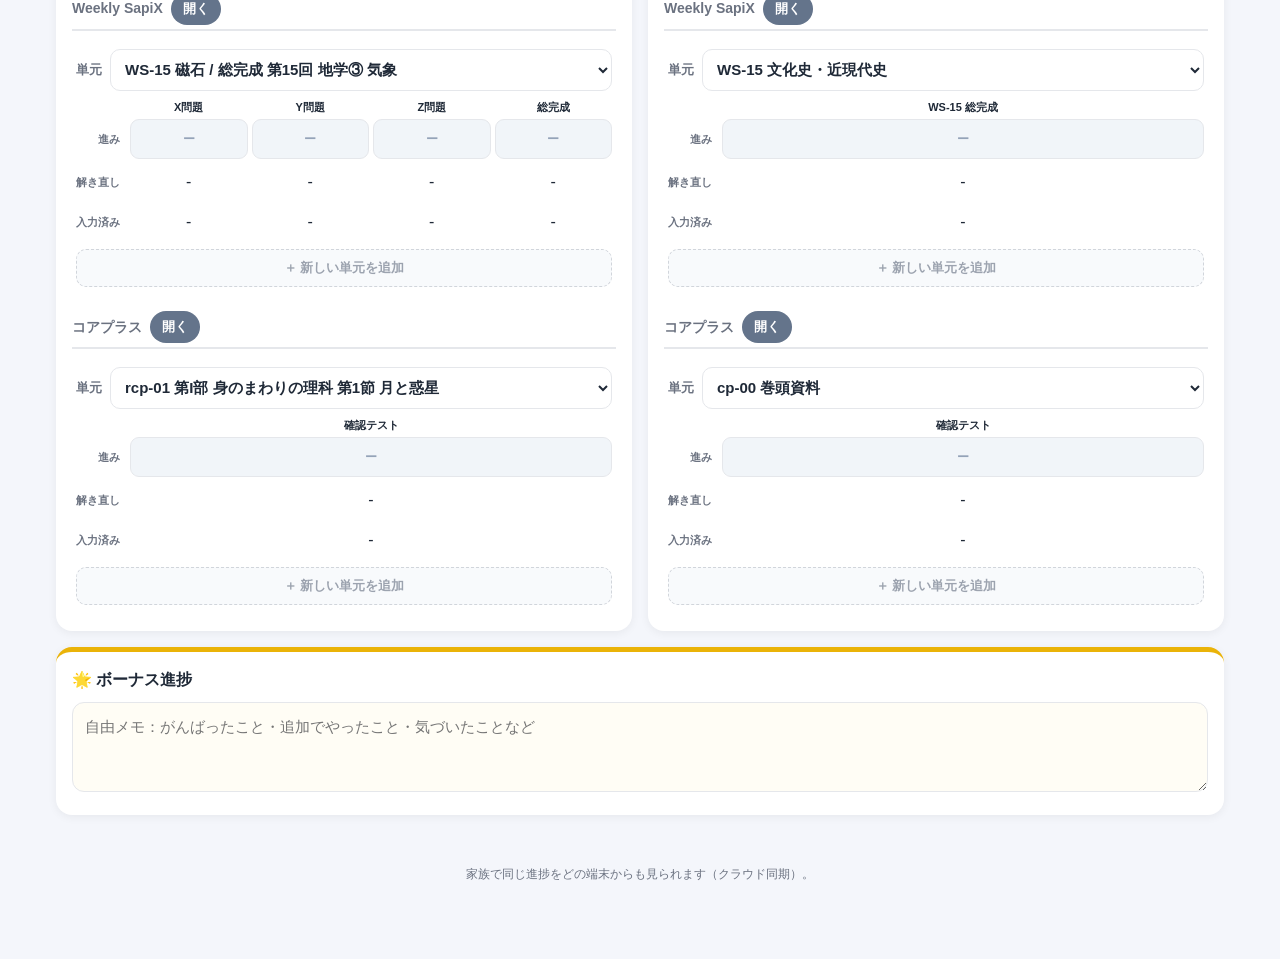
==== commit decc83cd: "ボーナス進捗（自由メモ）欄を最下部に追加。週ごと・クラウド同期対象（キー単位マージ） Co-Authored-By: Claude Opus 4.8 (1M context) <noreply@ant" ====
--- a/index.html
+++ b/index.html
@@ -4,7 +4,7 @@
   <meta charset="UTF-8">
   <meta name="viewport" content="width=device-width, initial-scale=1.0, maximum-scale=1.0, user-scalable=no">
   <title>学習ポータル ToDo</title>
-  <link rel="stylesheet" href="style.css?v=20">
+  <link rel="stylesheet" href="style.css?v=22">
 </head>
 <body>
   <header class="app-header">
@@ -27,10 +27,17 @@
 
   <main id="board" class="board"><!-- 教科カードがJSで描画されます --></main>
 
+  <section class="bonus-wrap">
+    <div class="bonus-card">
+      <div class="bonus-head">🌟 ボーナス進捗</div>
+      <textarea id="bonusMemo" class="bonus-memo" placeholder="自由メモ：がんばったこと・追加でやったこと・気づいたことなど"></textarea>
+    </div>
+  </section>
+
   <footer class="app-footer">
-    <p class="note">クラウド同期を設定すると、家族で同じ進捗をどの端末からも見られます（未設定時はこの端末内に保存）。</p>
+    <p class="note">家族で同じ進捗をどの端末からも見られます（クラウド同期）。</p>
   </footer>
 
-  <script src="app.js?v=20"></script>
+  <script src="app.js?v=22"></script>
 </body>
 </html>
--- a/style.css
+++ b/style.css
@@ -385,6 +385,21 @@
   font-size: 18px; font-weight: 800; cursor: pointer;
 }
 
+/* ---------- ボーナス進捗（自由メモ） ---------- */
+.bonus-wrap { max-width: 1200px; margin: 0 auto; padding: 0 16px 16px; }
+.bonus-card {
+  background: var(--card); border-radius: 16px; box-shadow: var(--shadow);
+  border-top: 5px solid #eab308; padding: 16px;
+}
+.bonus-head { font-size: 16px; font-weight: 800; margin-bottom: 10px; }
+.bonus-memo {
+  width: 100%; box-sizing: border-box; min-height: 90px; resize: vertical;
+  border: 1px solid var(--line); border-radius: 12px; padding: 12px;
+  font-size: 15px; font-family: inherit; line-height: 1.6; color: var(--ink);
+  background: #fffdf5;
+}
+.bonus-memo:focus { outline: 2px solid #fde68a; border-color: #fde68a; }
+
 /* ---------- フッター ---------- */
 .app-footer { text-align: center; padding: 24px 16px; }
 .reset-btn {
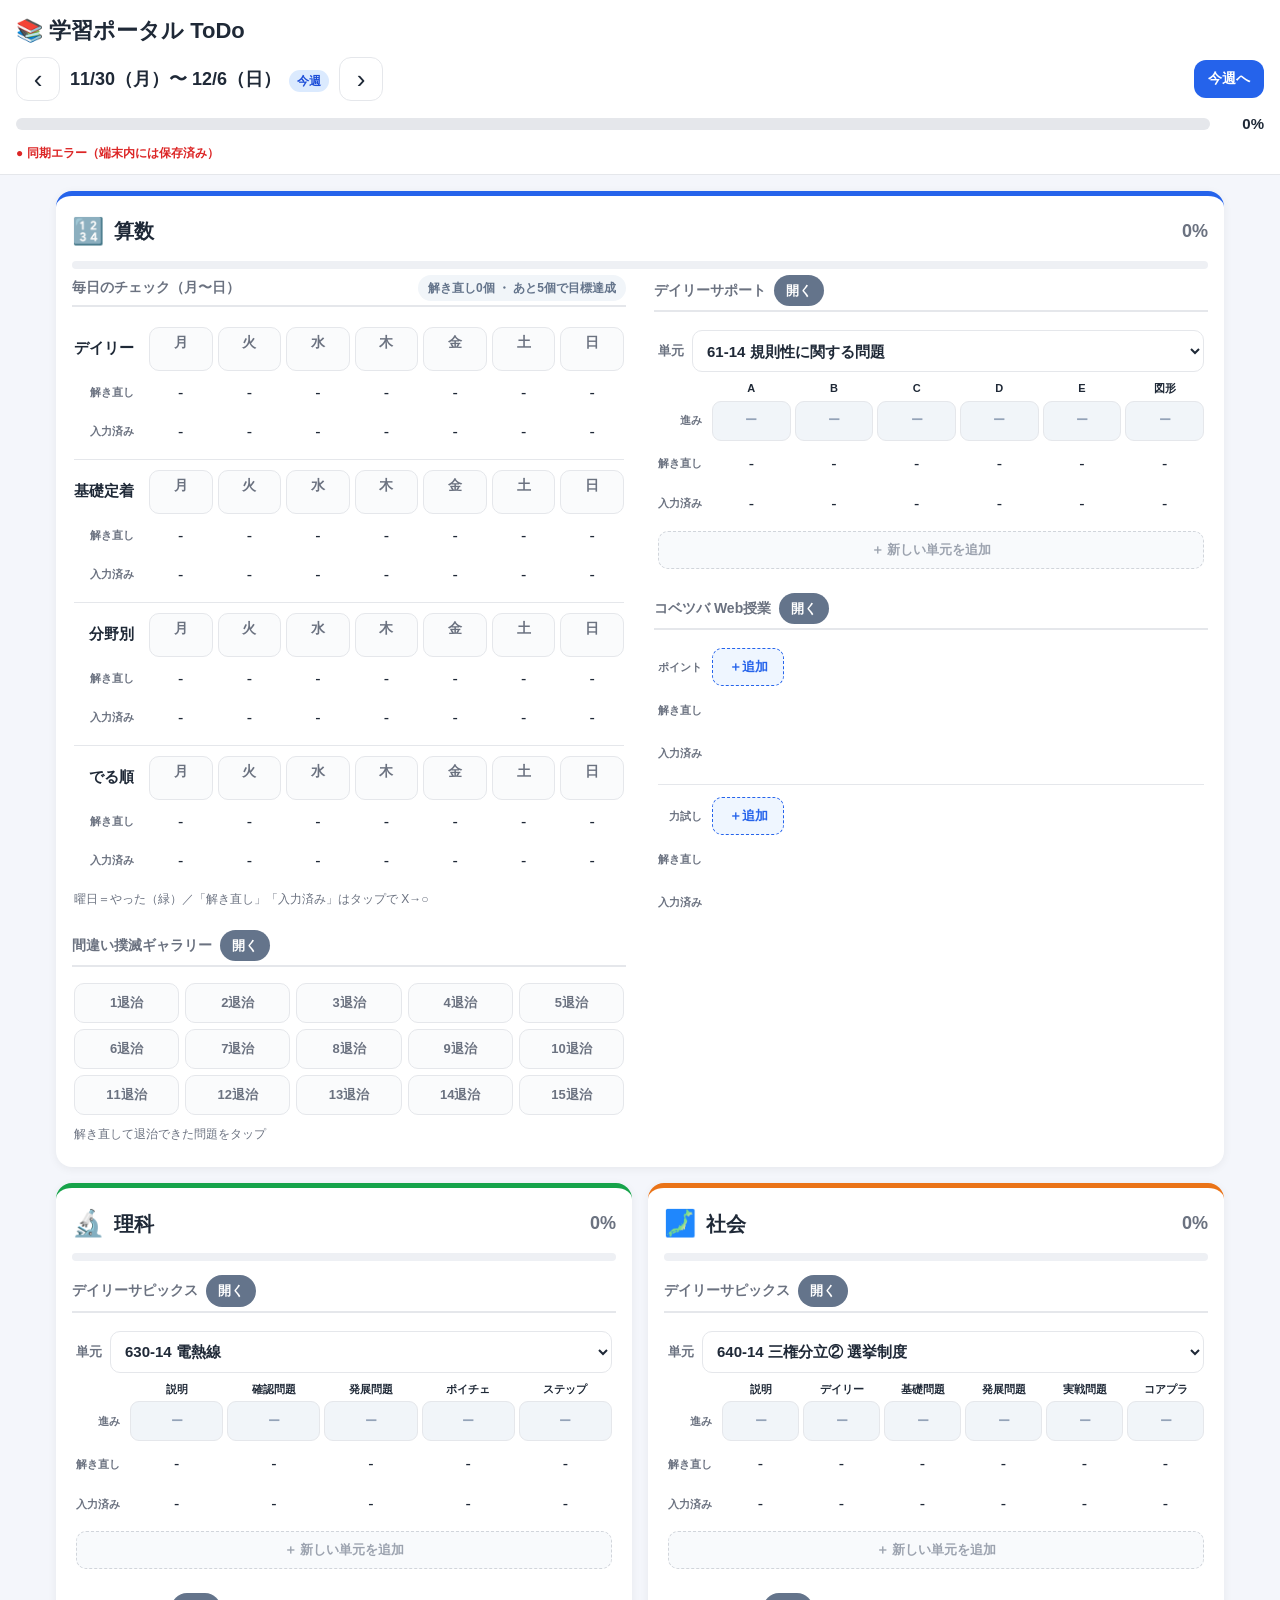
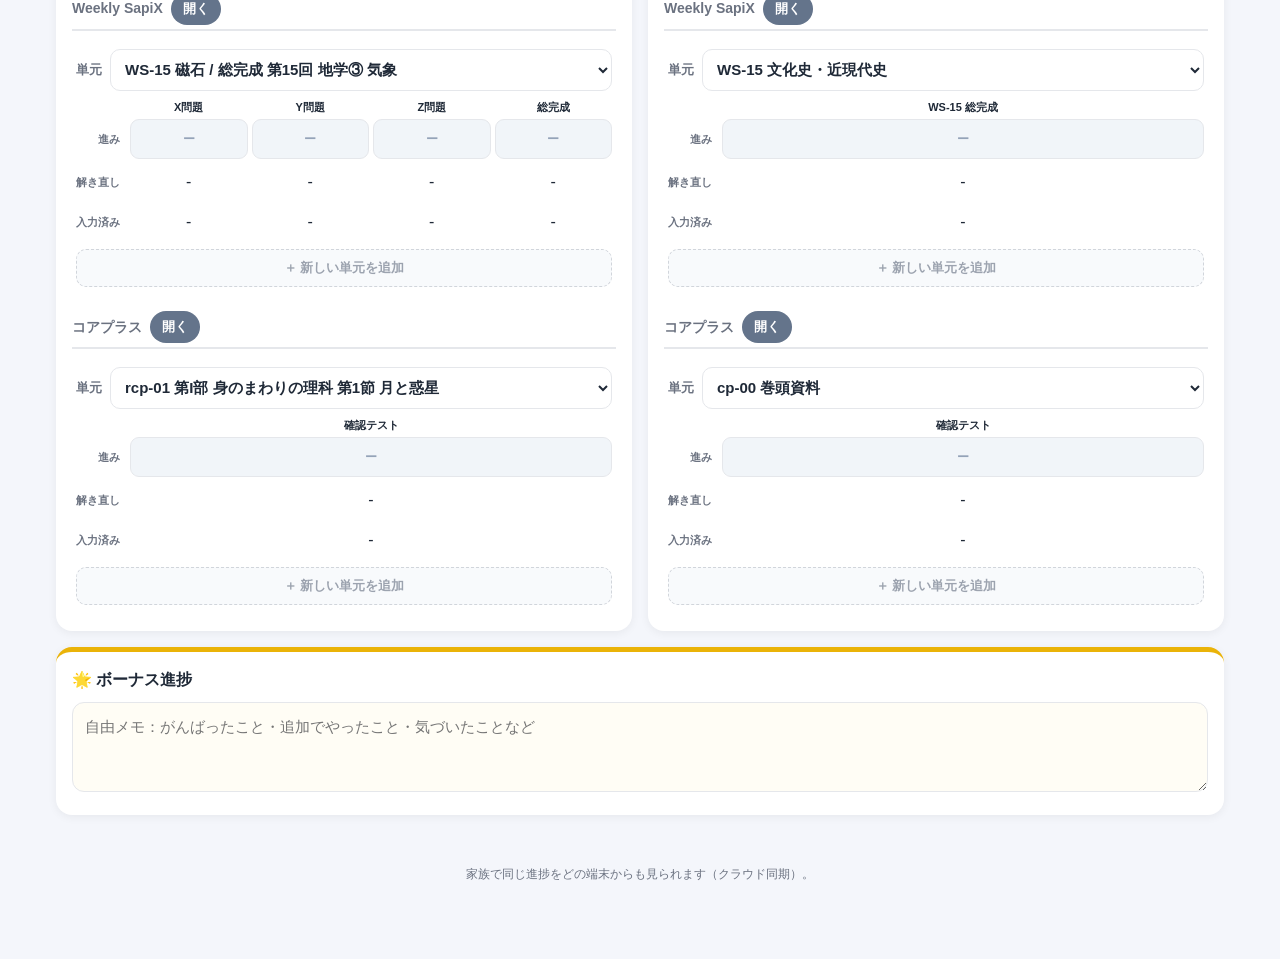
==== commit 61ef4958: "算数デイリーサポートに「図形」項目を追加（A〜E＋図形） ・items末尾に追加。既存A〜E(index0〜4)の進捗は不変、図形=index5 ・グリッド列数は動的なので6列に自動調整 ・キャッシュ" ====
--- a/index.html
+++ b/index.html
@@ -38,6 +38,6 @@
     <p class="note">家族で同じ進捗をどの端末からも見られます（クラウド同期）。</p>
   </footer>
 
-  <script src="app.js?v=22"></script>
+  <script src="app.js?v=24"></script>
 </body>
 </html>
